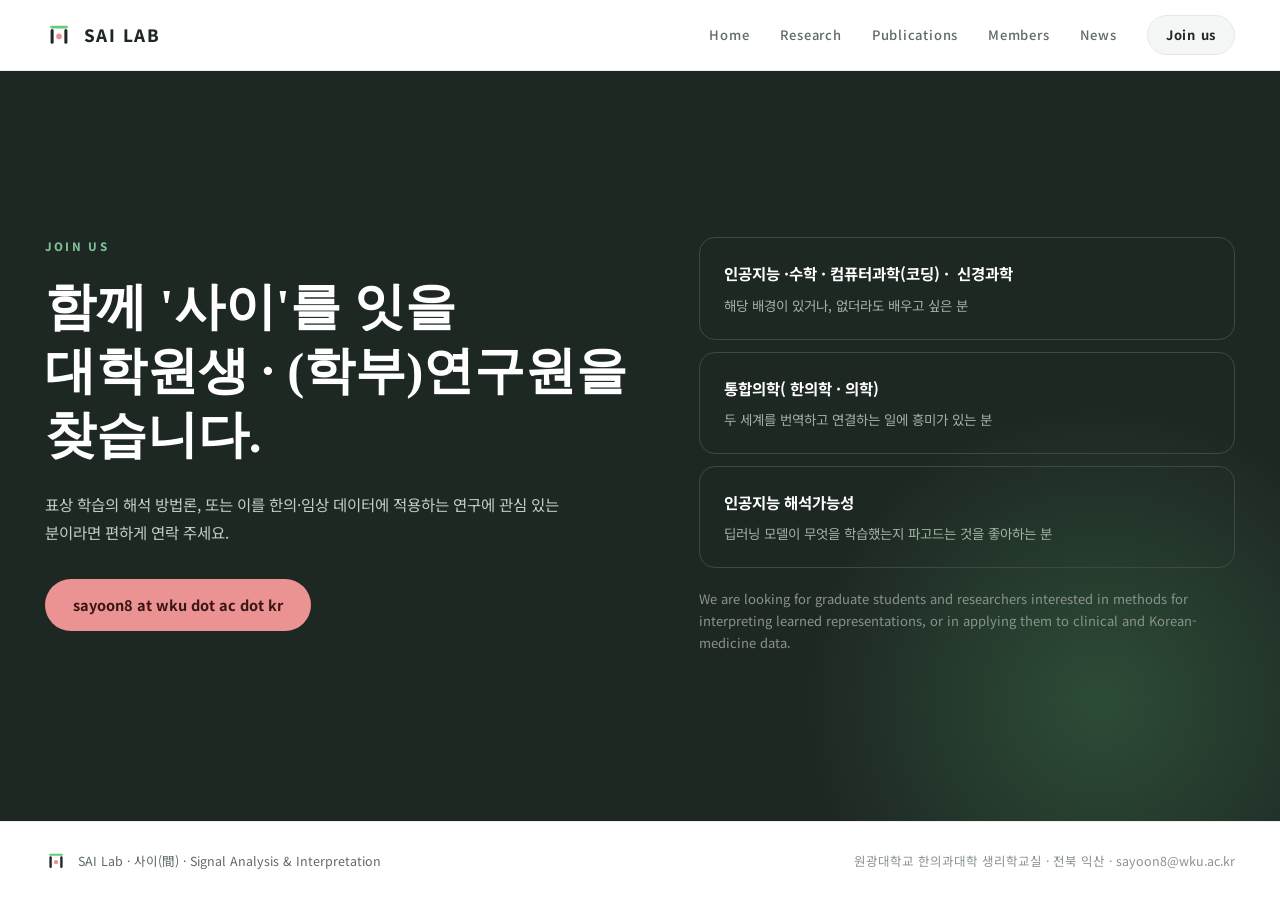
==== join.html @ 81bbeada "Add files via upload" ====
<!DOCTYPE html>
<html lang="ko">
<head>
<meta charset="UTF-8">
<meta name="viewport" content="width=device-width, initial-scale=1.0">
<title>SAI Lab · Join us</title>
<link rel="icon" href="logo.svg">
<link rel="preconnect" href="https://fonts.googleapis.com">
<link rel="preconnect" href="https://fonts.gstatic.com" crossorigin="">
<link href="https://fonts.googleapis.com/css2?family=Noto+Sans+KR:wght@300;400;500;700;900&amp;family=Noto+Serif+KR:wght@400;500;600;700&amp;display=swap" rel="stylesheet">
<style>
  *{box-sizing:border-box}
  html,body{height:100%}
  body{margin:0;background:#FFFFFF;color:#1E2823;font-family:"Noto Sans KR",-apple-system,BlinkMacSystemFont,"Segoe UI",sans-serif;line-height:1.7;-webkit-font-smoothing:antialiased;word-break:keep-all;overflow-wrap:break-word}
  a{color:#2A352E;text-decoration:none}
  a:hover{color:#DB6D6E}
  ::selection{background:#EB9293;color:#FFFFFF}
  @media (max-width:1000px){
    [data-grid="two"],[data-grid="pi"],[data-grid="cv"],[data-grid="hero"]{grid-template-columns:1fr !important;gap:32px !important}
    [data-grid="four"]{grid-template-columns:1fr 1fr !important}
    [data-nav]{gap:16px !important;font-size:12px !important}
  }
  @media (max-width:600px){
    [data-grid="four"]{grid-template-columns:1fr !important}
    [data-nav]{gap:12px !important;font-size:11.5px !important;letter-spacing:.03em !important}
    [data-navbar]{height:auto !important;min-height:56px;flex-wrap:wrap;row-gap:8px;padding:10px 20px !important}
    [data-row]{grid-template-columns:1fr !important;gap:4px !important}
  }
</style>
</head>
<body>
<div style="width:100%;min-height:100vh;display:flex;flex-direction:column;background:#FFFFFF">
  <div style="position:sticky;top:0;z-index:40;background:rgba(255,255,255,.92);backdrop-filter:blur(10px);border-bottom:1px solid #EAEEEC;flex:none">
    <div data-navbar style="max-width:1440px;margin:0 auto;padding:0 clamp(20px,3.5vw,56px);height:70px;display:flex;align-items:center;justify-content:space-between;gap:24px">
      <a href="index.html" style="display:flex;align-items:center;gap:11px;text-decoration:none;color:#1E2823">
        <svg viewBox="0 0 120 120" style="width:28px;height:28px;display:block"><rect x="22" y="20" width="76" height="12" rx="6" fill="#61CD7F"></rect><rect x="24" y="34" width="13" height="64" rx="6.5" fill="#1E2823"></rect><rect x="83" y="34" width="13" height="64" rx="6.5" fill="#1E2823"></rect><circle cx="60" cy="66" r="12" fill="#EB9293"></circle></svg>
        <span style="font-weight:800;font-size:17px;letter-spacing:.09em">SAI LAB</span>
      </a>
      <div data-nav style="display:flex;gap:30px;align-items:center;flex-wrap:wrap;font-size:13px;letter-spacing:.06em;font-weight:500">
        <a href="index.html" style="position:relative;text-decoration:none;color:#5f6b62;padding:6px 0;font-weight:500">Home</a>
        <a href="research.html" style="position:relative;text-decoration:none;color:#5f6b62;padding:6px 0;font-weight:500">Research</a>
        <a href="publications.html" style="position:relative;text-decoration:none;color:#5f6b62;padding:6px 0;font-weight:500">Publications</a>
        <a href="members.html" style="position:relative;text-decoration:none;color:#5f6b62;padding:6px 0;font-weight:500">Members</a>
        <a href="news.html" style="position:relative;text-decoration:none;color:#5f6b62;padding:6px 0;font-weight:500">News</a>
        <a href="join.html" style="text-decoration:none;color:#1E2823;font-weight:700;background:#F5F7F6;border:1px solid #E2E8E4;border-radius:999px;padding:8px 18px">Join us</a>
      </div>
    </div>
  </div>

  <div style="flex:1;position:relative;background:#1E2823;color:#FFFFFF;overflow:hidden;display:flex;align-items:center">
    <div style="position:absolute;right:-140px;bottom:-200px;width:640px;height:640px;border-radius:50%;background:radial-gradient(circle,rgba(97,205,127,.22) 0%,rgba(97,205,127,0) 65%);pointer-events:none"></div>
    <div style="position:relative;width:100%;max-width:1440px;margin:0 auto;padding:88px clamp(20px,3.5vw,56px)">
      <div data-grid="two" style="display:grid;grid-template-columns:1.1fr 1fr;gap:64px;align-items:start">
        <div>
          <p style="margin:0 0 18px;font-size:11.5px;letter-spacing:.2em;text-transform:uppercase;color:#7FBF97;font-weight:800">Join us</p>
          <h2 style="margin:0;font-family:'Noto Serif KR',serif;font-size:clamp(30px,4vw,52px);font-weight:700;line-height:1.25;text-wrap:pretty">함께 '사이'를 잇을<br>대학원생 · (학부)연구원을 찾습니다.</h2>
          <p style="margin:24px 0 0;font-size:15.5px;color:#BFCEC5;line-height:1.8;max-width:520px">표상 학습의 해석 방법론, 또는 이를 한의·임상 데이터에 적용하는 연구에 관심 있는 분이라면 편하게 연락 주세요.</p>
          <div style="display:flex;gap:12px;flex-wrap:wrap;margin-top:32px">
            <a href="mailto:sayoon8@wku.ac.kr" style="background:#EB9293;color:#3A1516;font-weight:700;font-size:14.5px;border-radius:999px;padding:14px 28px" style-hover="background:#FFFFFF;color:#1E2823">sayoon8 at wku dot ac dot kr</a>
          </div>
        </div>
        <div style="display:grid;gap:12px">
          <div style="border:1px solid #3C4A42;border-radius:16px;padding:22px 24px">
            <p style="margin:0;font-size:15.5px;font-weight:700">인공지능 ·수학 · 컴퓨터과학(코딩) ·&nbsp; 신경과학</p>
            <p style="margin:7px 0 0;font-size:13.5px;color:#9FB0A4">해당 배경이 있거나, 없더라도 배우고 싶은 분</p>
          </div>
          <div style="border:1px solid #3C4A42;border-radius:16px;padding:22px 24px">
            <p style="margin:0;font-size:15.5px;font-weight:700">통합의학( 한의학 ·&nbsp;의학)</p>
            <p style="margin:7px 0 0;font-size:13.5px;color:#9FB0A4">두 세계를 번역하고 연결하는 일에 흥미가 있는 분</p>
          </div>
          <div style="border:1px solid #3C4A42;border-radius:16px;padding:22px 24px">
            <p style="margin:0;font-size:15.5px;font-weight:700">인공지능 해석가능성</p>
            <p style="margin:7px 0 0;font-size:13.5px;color:#9FB0A4">딥러닝 모델이 무엇을 학습했는지 파고드는 것을 좋아하는 분</p>
          </div>
          <p style="margin:8px 0 0;font-size:13px;color:#8a938c;line-height:1.7">We are looking for graduate students and researchers interested in methods for interpreting learned representations, or in applying them to clinical and Korean-medicine data.</p>
        </div>
      </div>
    </div>
  </div>
  <footer style="flex:none;border-top:1px solid #EAEEEC;background:#FFFFFF">
    <div style="max-width:1440px;margin:0 auto;padding:28px clamp(20px,3.5vw,56px);display:flex;gap:20px;flex-wrap:wrap;align-items:center;justify-content:space-between">
      <div style="display:flex;align-items:center;gap:11px">
        <svg viewBox="0 0 120 120" style="width:22px;height:22px;display:block"><rect x="22" y="20" width="76" height="12" rx="6" fill="#61CD7F"></rect><rect x="24" y="34" width="13" height="64" rx="6.5" fill="#1E2823"></rect><rect x="83" y="34" width="13" height="64" rx="6.5" fill="#1E2823"></rect><circle cx="60" cy="66" r="12" fill="#EB9293"></circle></svg>
        <span style="font-size:12.5px;color:#5f6b62">SAI Lab · 사이(間) · Signal Analysis &amp; Interpretation</span>
      </div>
      <span style="font-size:12.5px;color:#8a938c">원광대학교 한의과대학 생리학교실 · 전북 익산 · sayoon8@wku.ac.kr</span>
    </div>
  </footer>
</div>
</body>
</html>
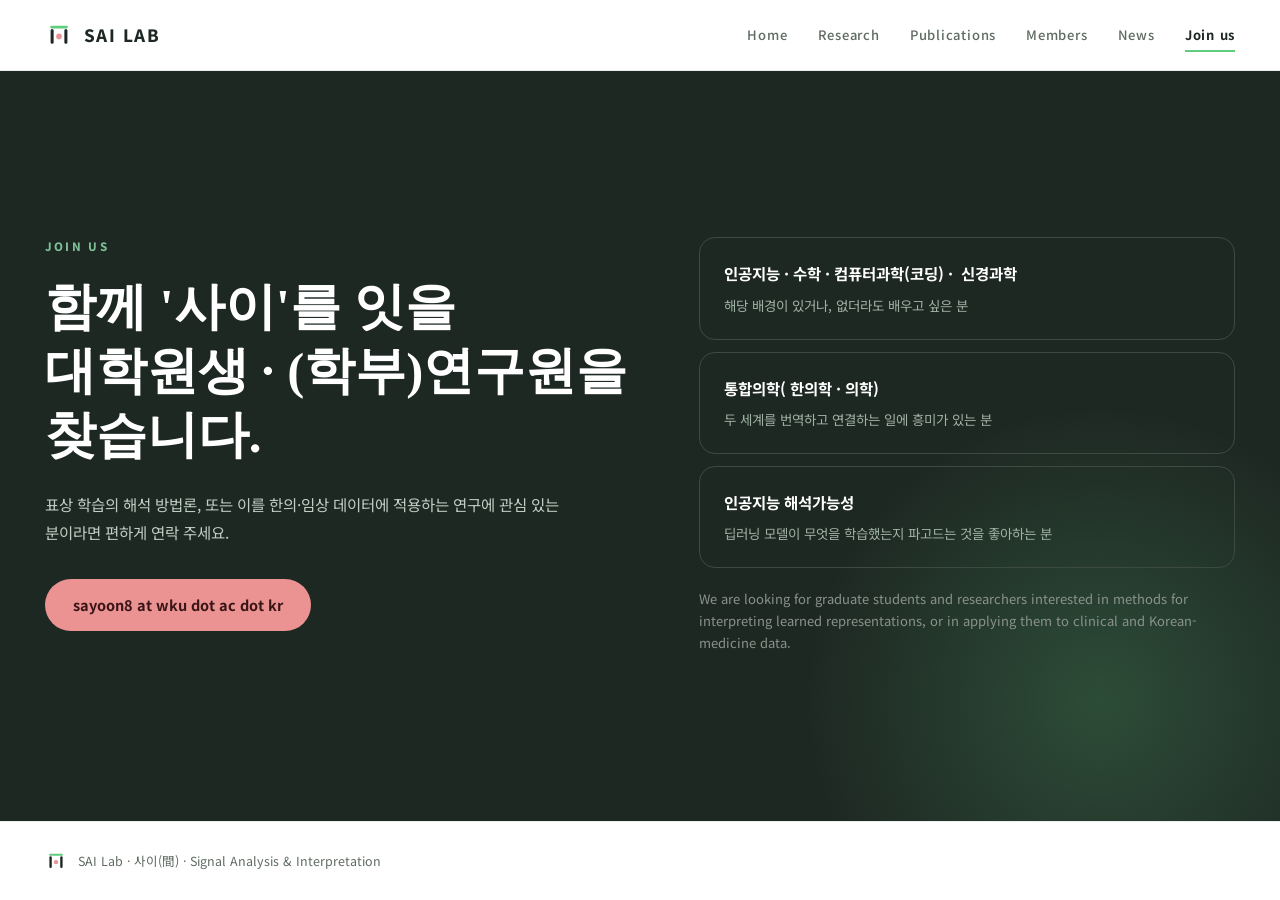
==== commit e2272a5c: "Add files via upload" ====
--- a/join.html
+++ b/join.html
@@ -42,7 +42,7 @@
         <a href="publications.html" style="position:relative;text-decoration:none;color:#5f6b62;padding:6px 0;font-weight:500">Publications</a>
         <a href="members.html" style="position:relative;text-decoration:none;color:#5f6b62;padding:6px 0;font-weight:500">Members</a>
         <a href="news.html" style="position:relative;text-decoration:none;color:#5f6b62;padding:6px 0;font-weight:500">News</a>
-        <a href="join.html" style="text-decoration:none;color:#1E2823;font-weight:700;background:#F5F7F6;border:1px solid #E2E8E4;border-radius:999px;padding:8px 18px">Join us</a>
+        <a href="join.html" style="position:relative;text-decoration:none;color:#1E2823;padding:6px 0;font-weight:700">Join us<span style="position:absolute;left:0;right:0;bottom:0;height:2px;background:#61CD7F"></span></a>
       </div>
     </div>
   </div>
@@ -61,7 +61,7 @@
         </div>
         <div style="display:grid;gap:12px">
           <div style="border:1px solid #3C4A42;border-radius:16px;padding:22px 24px">
-            <p style="margin:0;font-size:15.5px;font-weight:700">인공지능 ·수학 · 컴퓨터과학(코딩) ·&nbsp; 신경과학</p>
+            <p style="margin:0;font-size:15.5px;font-weight:700">인공지능 · 수학 · 컴퓨터과학(코딩) ·&nbsp; 신경과학</p>
             <p style="margin:7px 0 0;font-size:13.5px;color:#9FB0A4">해당 배경이 있거나, 없더라도 배우고 싶은 분</p>
           </div>
           <div style="border:1px solid #3C4A42;border-radius:16px;padding:22px 24px">
@@ -83,7 +83,7 @@
         <svg viewBox="0 0 120 120" style="width:22px;height:22px;display:block"><rect x="22" y="20" width="76" height="12" rx="6" fill="#61CD7F"></rect><rect x="24" y="34" width="13" height="64" rx="6.5" fill="#1E2823"></rect><rect x="83" y="34" width="13" height="64" rx="6.5" fill="#1E2823"></rect><circle cx="60" cy="66" r="12" fill="#EB9293"></circle></svg>
         <span style="font-size:12.5px;color:#5f6b62">SAI Lab · 사이(間) · Signal Analysis &amp; Interpretation</span>
       </div>
-      <span style="font-size:12.5px;color:#8a938c">원광대학교 한의과대학 생리학교실 · 전북 익산 · sayoon8@wku.ac.kr</span>
+      
     </div>
   </footer>
 </div>
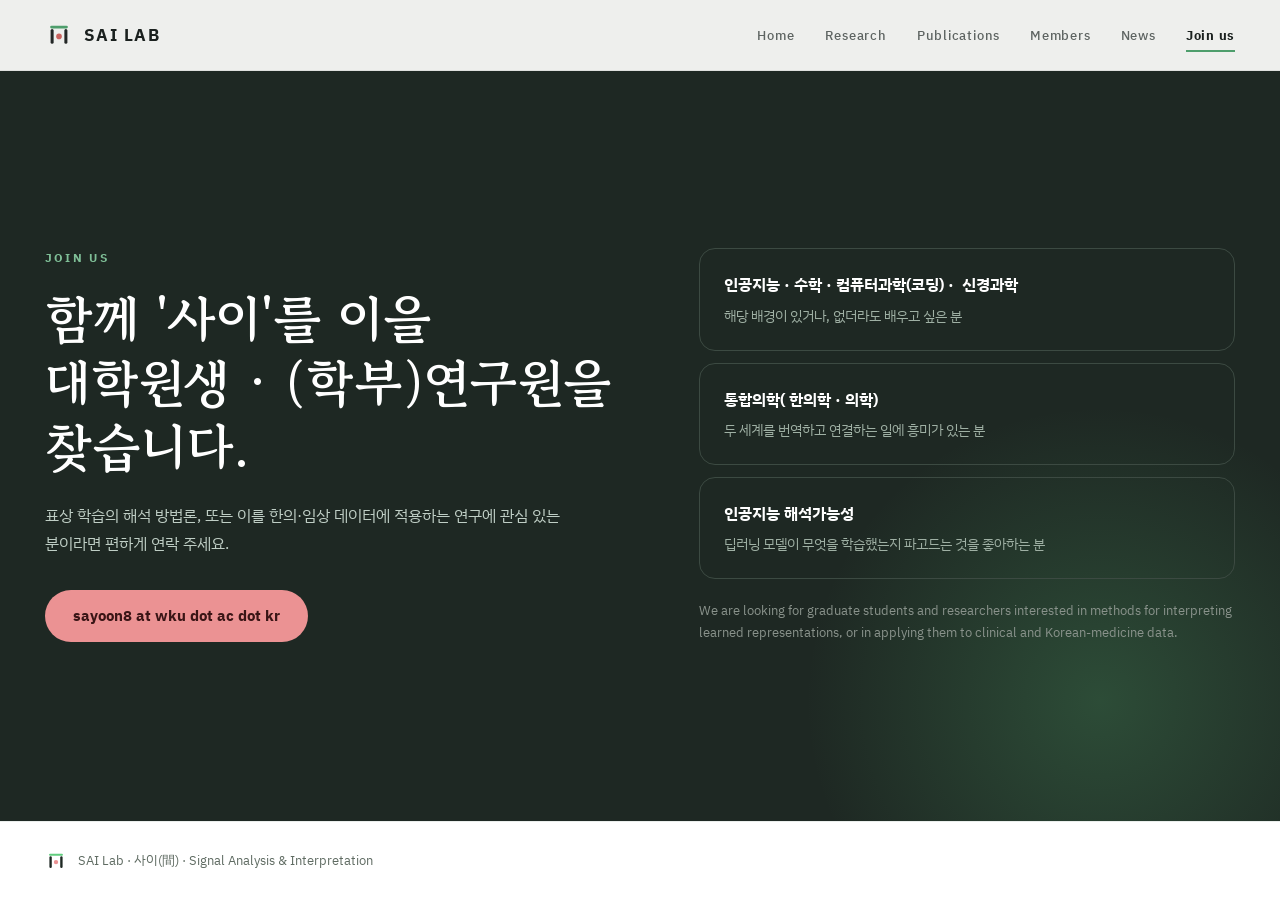
==== commit 770ac6cd: "Add files via upload" ====
--- a/join.html
+++ b/join.html
@@ -7,11 +7,11 @@
 <link rel="icon" href="logo.svg">
 <link rel="preconnect" href="https://fonts.googleapis.com">
 <link rel="preconnect" href="https://fonts.gstatic.com" crossorigin="">
-<link href="https://fonts.googleapis.com/css2?family=Noto+Sans+KR:wght@300;400;500;700;900&amp;family=Noto+Serif+KR:wght@400;500;600;700&amp;display=swap" rel="stylesheet">
+<link href="https://fonts.googleapis.com/css2?family=IBM+Plex+Sans+KR:wght@300;400;500;600;700&amp;family=Gowun+Batang:wght@400;700&amp;display=swap" rel="stylesheet">
 <style>
   *{box-sizing:border-box}
   html,body{height:100%}
-  body{margin:0;background:#FFFFFF;color:#1E2823;font-family:"Noto Sans KR",-apple-system,BlinkMacSystemFont,"Segoe UI",sans-serif;line-height:1.7;-webkit-font-smoothing:antialiased;word-break:keep-all;overflow-wrap:break-word}
+  body{margin:0;background:#FFFFFF;color:#1E2823;font-family:"IBM Plex Sans KR",-apple-system,BlinkMacSystemFont,"Segoe UI",sans-serif;line-height:1.7;-webkit-font-smoothing:antialiased;word-break:keep-all;overflow-wrap:break-word}
   a{color:#2A352E;text-decoration:none}
   a:hover{color:#DB6D6E}
   ::selection{background:#EB9293;color:#FFFFFF}
@@ -30,19 +30,19 @@
 </head>
 <body>
 <div style="width:100%;min-height:100vh;display:flex;flex-direction:column;background:#FFFFFF">
-  <div style="position:sticky;top:0;z-index:40;background:rgba(255,255,255,.92);backdrop-filter:blur(10px);border-bottom:1px solid #EAEEEC;flex:none">
+  <div style="position:sticky;top:0;z-index:40;background:rgba(237,238,236,.94);backdrop-filter:blur(10px);border-bottom:1px solid #DEE0DD;flex:none">
     <div data-navbar style="max-width:1440px;margin:0 auto;padding:0 clamp(20px,3.5vw,56px);height:70px;display:flex;align-items:center;justify-content:space-between;gap:24px">
-      <a href="index.html" style="display:flex;align-items:center;gap:11px;text-decoration:none;color:#1E2823">
-        <svg viewBox="0 0 120 120" style="width:28px;height:28px;display:block"><rect x="22" y="20" width="76" height="12" rx="6" fill="#61CD7F"></rect><rect x="24" y="34" width="13" height="64" rx="6.5" fill="#1E2823"></rect><rect x="83" y="34" width="13" height="64" rx="6.5" fill="#1E2823"></rect><circle cx="60" cy="66" r="12" fill="#EB9293"></circle></svg>
+      <a href="index.html" style="display:flex;align-items:center;gap:11px;text-decoration:none;color:#1B211F">
+        <svg viewBox="0 0 120 120" style="width:28px;height:28px;display:block"><rect x="22" y="20" width="76" height="12" rx="6" fill="#4E9E6C"></rect><rect x="24" y="34" width="13" height="64" rx="6.5" fill="#232726"></rect><rect x="83" y="34" width="13" height="64" rx="6.5" fill="#232726"></rect><circle cx="60" cy="66" r="12" fill="#C9635F"></circle></svg>
         <span style="font-weight:800;font-size:17px;letter-spacing:.09em">SAI LAB</span>
       </a>
       <div data-nav style="display:flex;gap:30px;align-items:center;flex-wrap:wrap;font-size:13px;letter-spacing:.06em;font-weight:500">
-        <a href="index.html" style="position:relative;text-decoration:none;color:#5f6b62;padding:6px 0;font-weight:500">Home</a>
-        <a href="research.html" style="position:relative;text-decoration:none;color:#5f6b62;padding:6px 0;font-weight:500">Research</a>
-        <a href="publications.html" style="position:relative;text-decoration:none;color:#5f6b62;padding:6px 0;font-weight:500">Publications</a>
-        <a href="members.html" style="position:relative;text-decoration:none;color:#5f6b62;padding:6px 0;font-weight:500">Members</a>
-        <a href="news.html" style="position:relative;text-decoration:none;color:#5f6b62;padding:6px 0;font-weight:500">News</a>
-        <a href="join.html" style="position:relative;text-decoration:none;color:#1E2823;padding:6px 0;font-weight:700">Join us<span style="position:absolute;left:0;right:0;bottom:0;height:2px;background:#61CD7F"></span></a>
+        <a href="index.html" style="position:relative;text-decoration:none;color:#5E6462;padding:6px 0;font-weight:500">Home</a>
+        <a href="research.html" style="position:relative;text-decoration:none;color:#5E6462;padding:6px 0;font-weight:500">Research</a>
+        <a href="publications.html" style="position:relative;text-decoration:none;color:#5E6462;padding:6px 0;font-weight:500">Publications</a>
+        <a href="members.html" style="position:relative;text-decoration:none;color:#5E6462;padding:6px 0;font-weight:500">Members</a>
+        <a href="news.html" style="position:relative;text-decoration:none;color:#5E6462;padding:6px 0;font-weight:500">News</a>
+        <a href="join.html" style="position:relative;text-decoration:none;color:#1B211F;padding:6px 0;font-weight:700">Join us<span style="position:absolute;left:0;right:0;bottom:0;height:2px;background:#4E9E6C"></span></a>
       </div>
     </div>
   </div>
@@ -53,7 +53,7 @@
       <div data-grid="two" style="display:grid;grid-template-columns:1.1fr 1fr;gap:64px;align-items:start">
         <div>
           <p style="margin:0 0 18px;font-size:11.5px;letter-spacing:.2em;text-transform:uppercase;color:#7FBF97;font-weight:800">Join us</p>
-          <h2 style="margin:0;font-family:'Noto Serif KR',serif;font-size:clamp(30px,4vw,52px);font-weight:700;line-height:1.25;text-wrap:pretty">함께 '사이'를 잇을<br>대학원생 · (학부)연구원을 찾습니다.</h2>
+          <h2 style="margin:0;font-family:'Gowun Batang',serif;font-size:clamp(30px,4vw,52px);font-weight:700;line-height:1.25;text-wrap:pretty">함께 '사이'를 이을<br>대학원생 · (학부)연구원을 찾습니다.</h2>
           <p style="margin:24px 0 0;font-size:15.5px;color:#BFCEC5;line-height:1.8;max-width:520px">표상 학습의 해석 방법론, 또는 이를 한의·임상 데이터에 적용하는 연구에 관심 있는 분이라면 편하게 연락 주세요.</p>
           <div style="display:flex;gap:12px;flex-wrap:wrap;margin-top:32px">
             <a href="mailto:sayoon8@wku.ac.kr" style="background:#EB9293;color:#3A1516;font-weight:700;font-size:14.5px;border-radius:999px;padding:14px 28px" style-hover="background:#FFFFFF;color:#1E2823">sayoon8 at wku dot ac dot kr</a>
@@ -87,5 +87,6 @@
     </div>
   </footer>
 </div>
+
 </body>
 </html>
